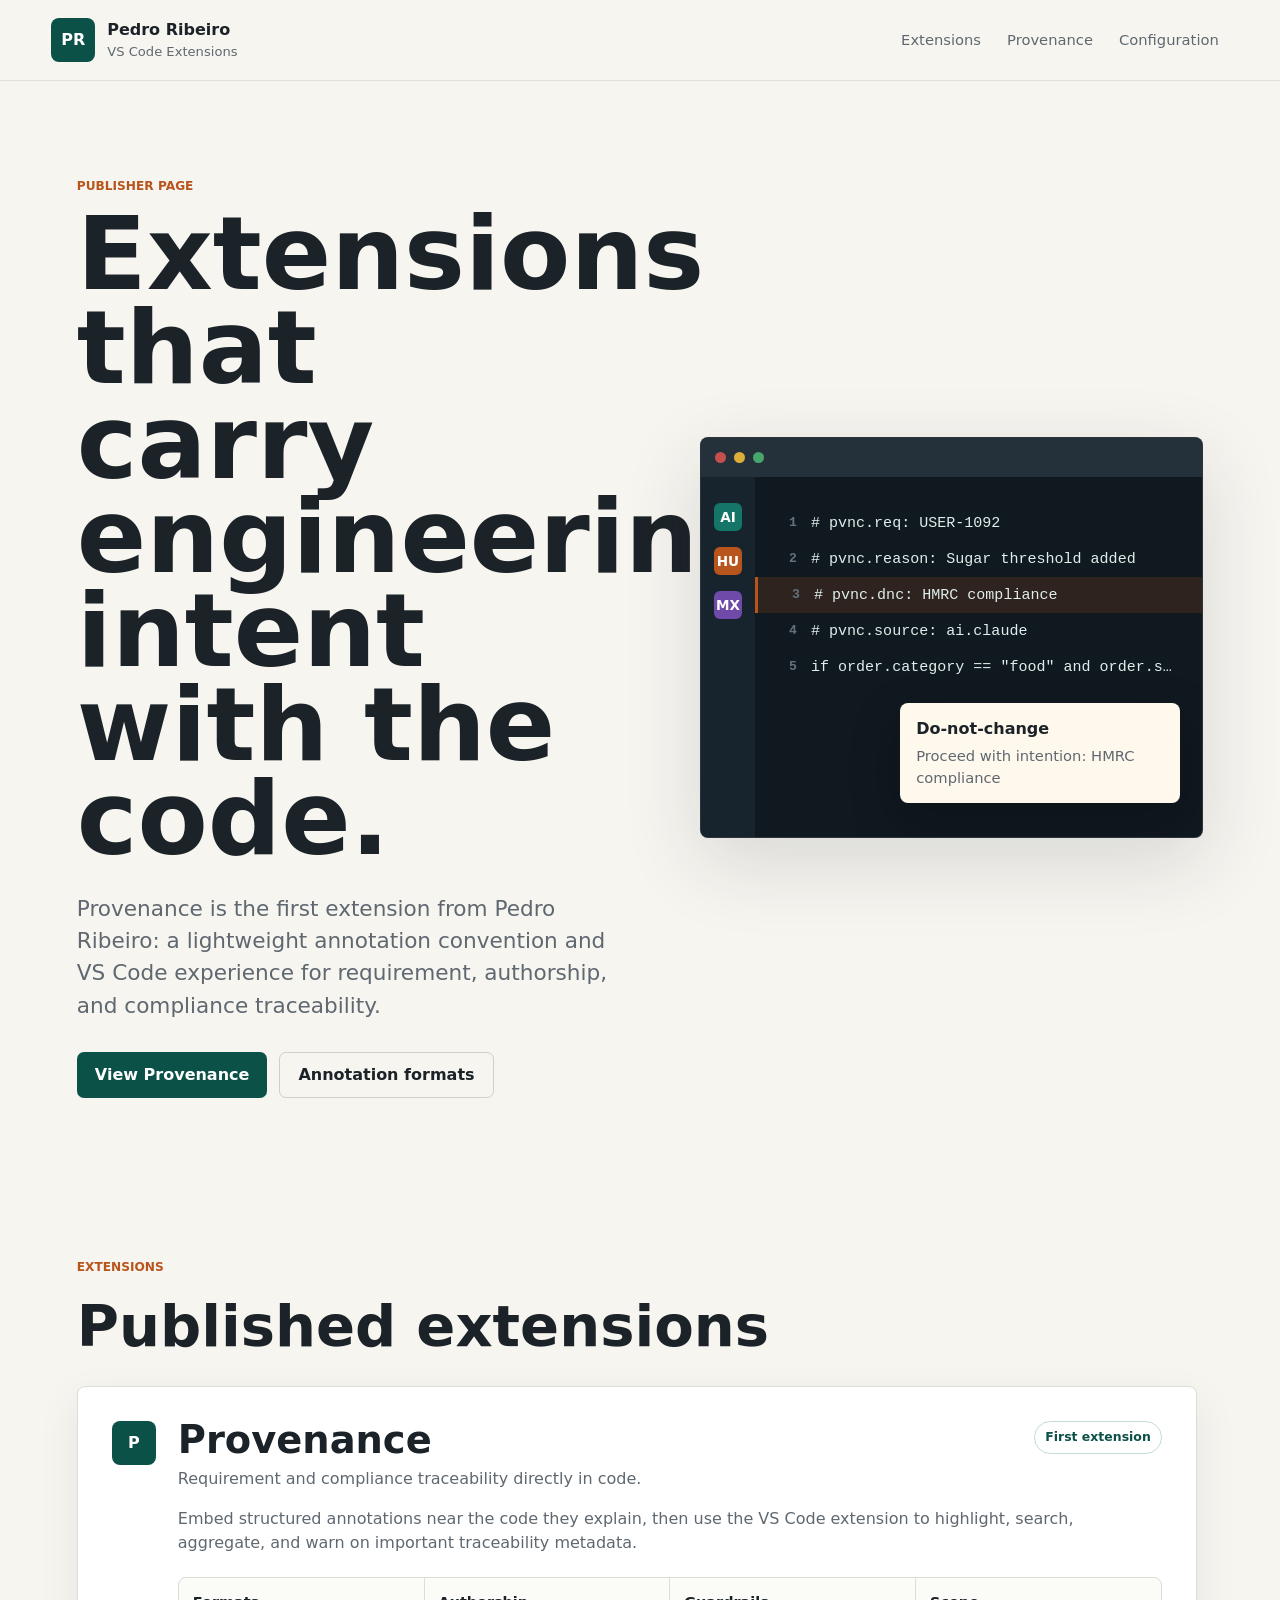
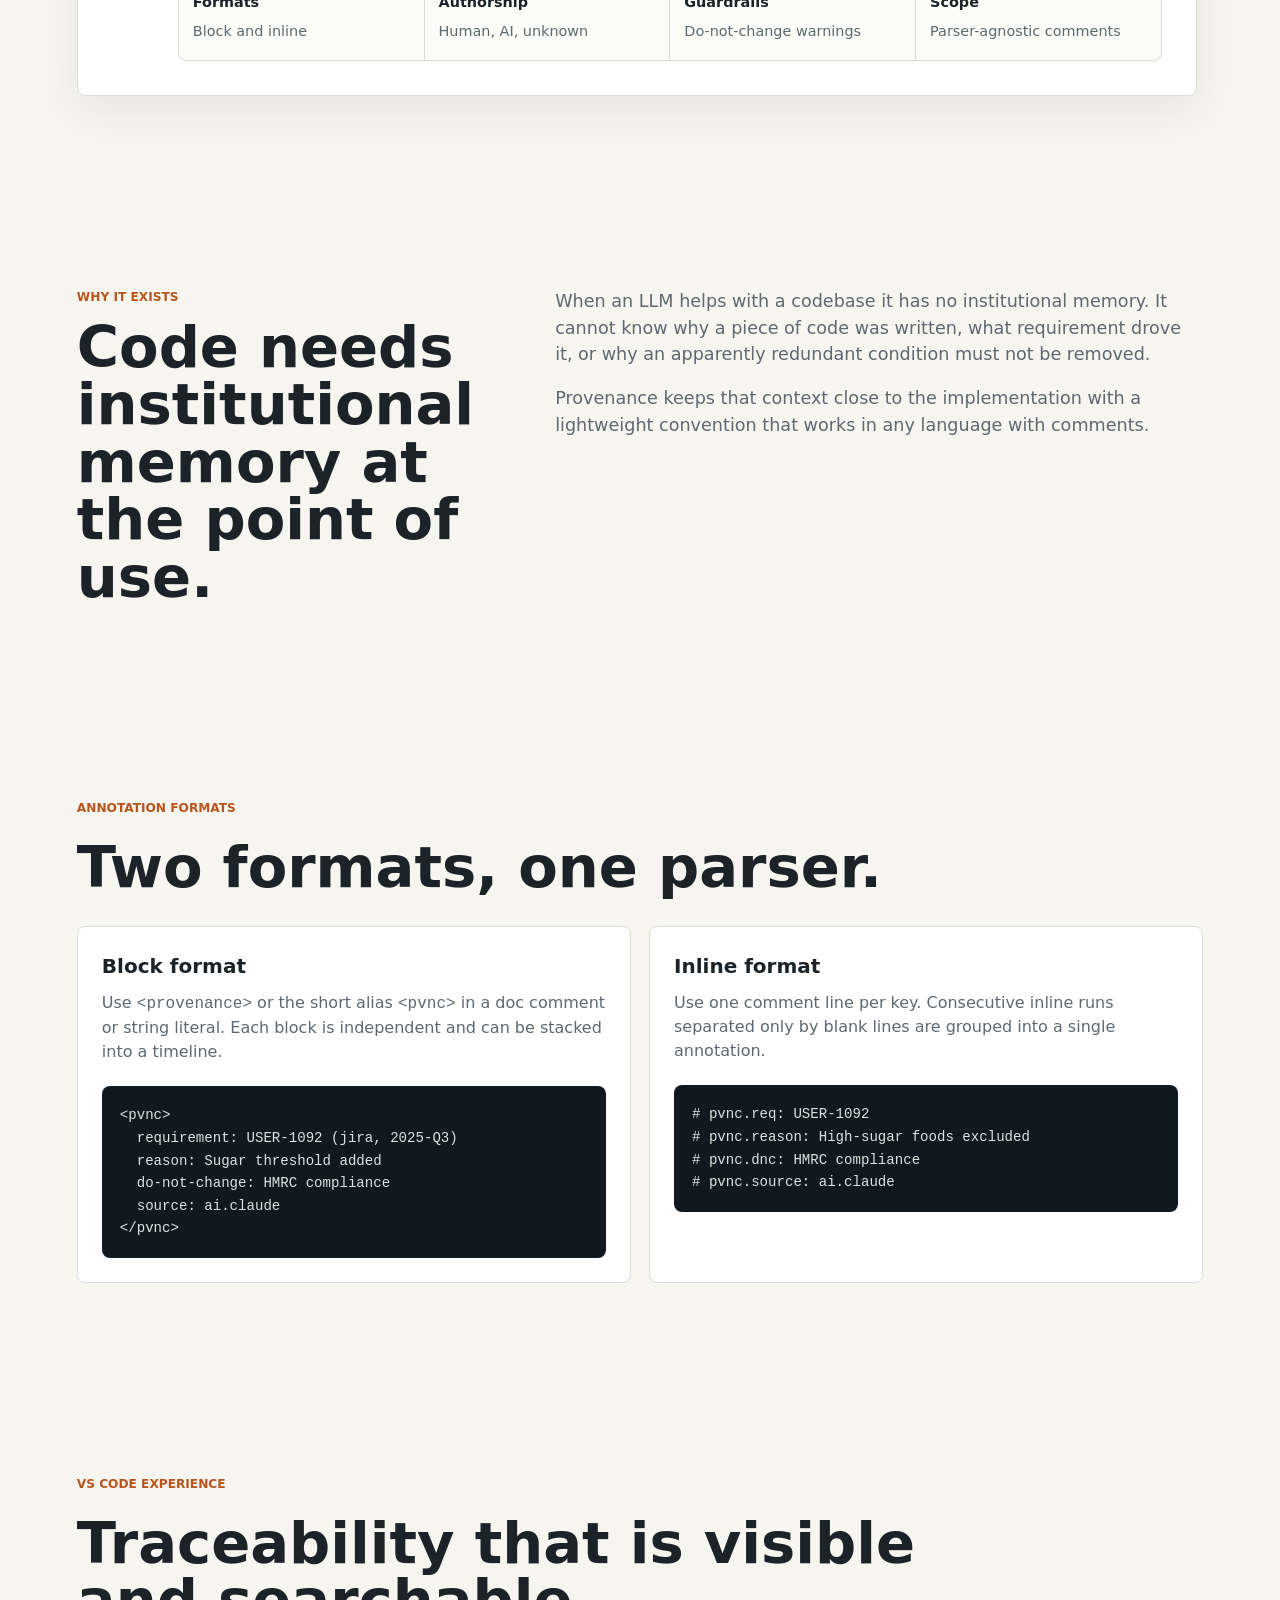
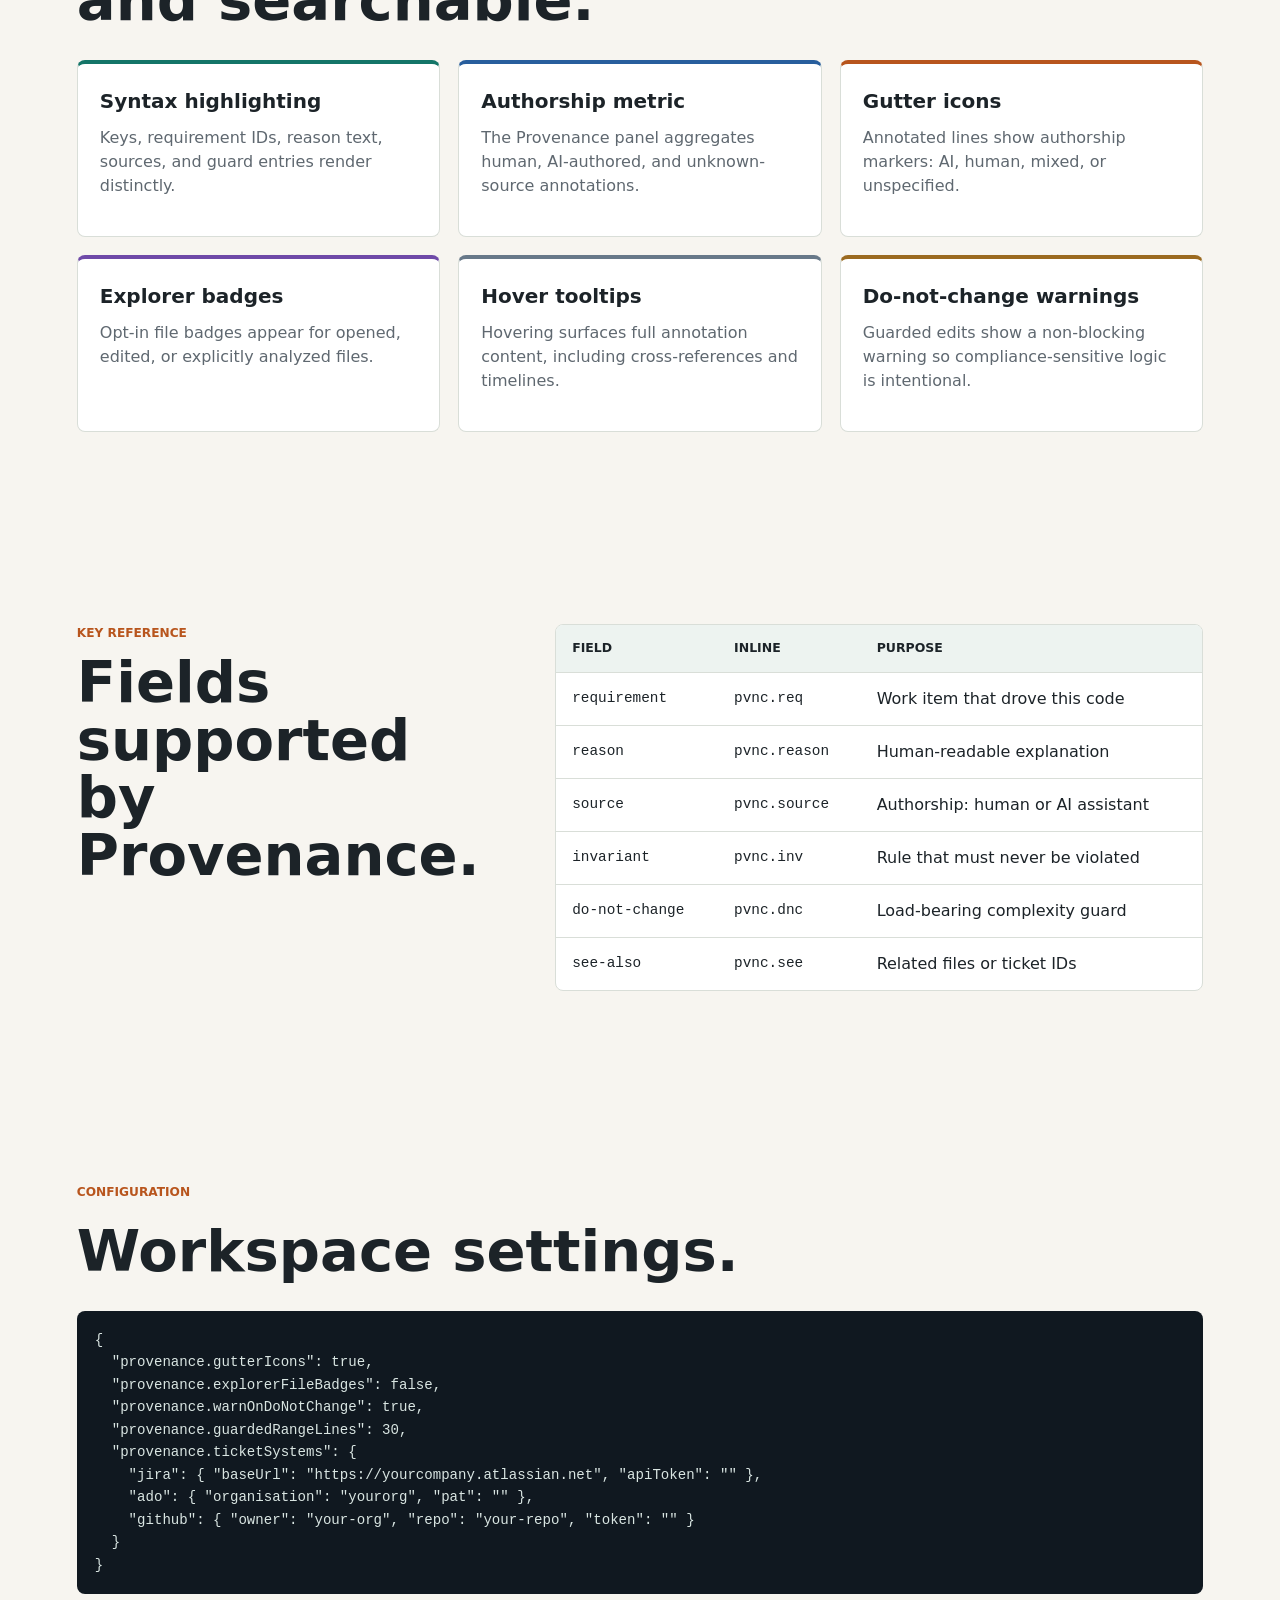
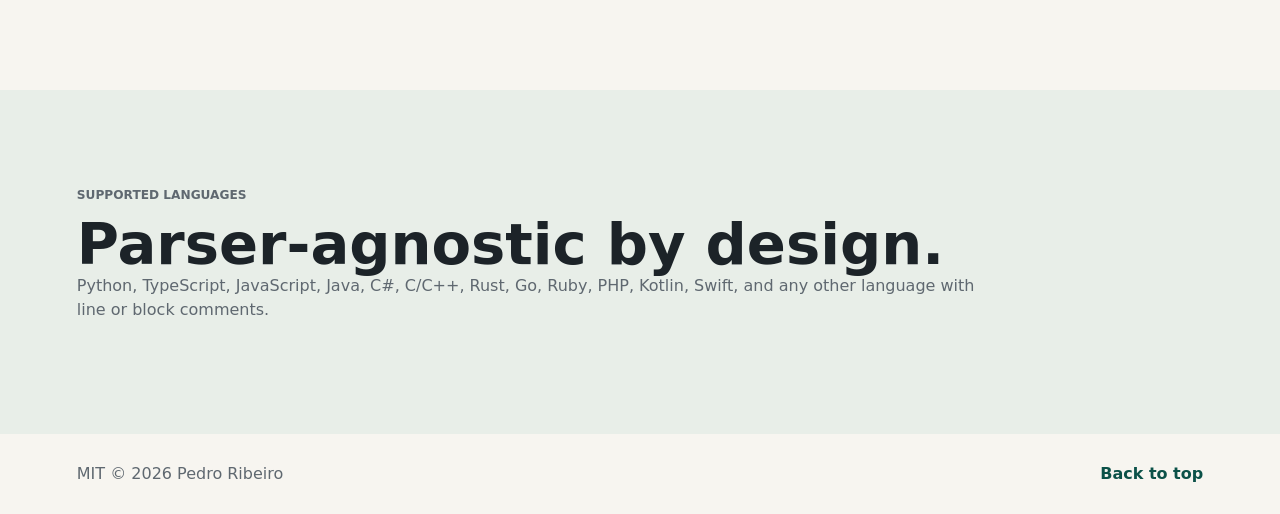
==== index.html @ 5a528150 "first pass" ====
<!doctype html>
<html lang="en">
  <head>
    <meta charset="utf-8">
    <meta name="viewport" content="width=device-width, initial-scale=1">
    <title>Pedro Ribeiro Extensions</title>
    <meta
      name="description"
      content="Publisher page for Pedro Ribeiro VS Code extensions, starting with Provenance."
    >
    <link rel="stylesheet" href="styles.css">
  </head>
  <body>
    <header class="site-header">
      <a class="brand" href="#top" aria-label="Pedro Ribeiro extensions home">
        <span class="brand-mark">PR</span>
        <span>
          <strong>Pedro Ribeiro</strong>
          <small>VS Code Extensions</small>
        </span>
      </a>
      <nav aria-label="Primary navigation">
        <a href="#extensions">Extensions</a>
        <a href="#provenance">Provenance</a>
        <a href="#configuration">Configuration</a>
      </nav>
    </header>

    <main id="top">
      <section class="hero" aria-labelledby="hero-title">
        <div class="hero-copy">
          <p class="eyebrow">Publisher page</p>
          <h1 id="hero-title">Extensions that carry engineering intent with the code.</h1>
          <p class="lede">
            Provenance is the first extension from Pedro Ribeiro: a lightweight
            annotation convention and VS Code experience for requirement,
            authorship, and compliance traceability.
          </p>
          <div class="hero-actions" aria-label="Primary actions">
            <a class="button primary" href="#provenance">View Provenance</a>
            <a class="button secondary" href="#annotation-formats">Annotation formats</a>
          </div>
        </div>

        <div class="hero-visual" aria-label="Provenance extension preview">
          <div class="window">
            <div class="window-bar">
              <span></span>
              <span></span>
              <span></span>
            </div>
            <div class="editor-grid">
              <aside class="activity-bar" aria-hidden="true">
                <span class="chip ai">AI</span>
                <span class="chip human">HU</span>
                <span class="chip mixed">MX</span>
              </aside>
              <div class="editor">
                <div class="line"><b>1</b><code># pvnc.req: USER-1092</code></div>
                <div class="line"><b>2</b><code># pvnc.reason: Sugar threshold added</code></div>
                <div class="line guard"><b>3</b><code># pvnc.dnc: HMRC compliance</code></div>
                <div class="line"><b>4</b><code># pvnc.source: ai.claude</code></div>
                <div class="line"><b>5</b><code>if order.category == "food" and order.sugar_content &lt;= 2:</code></div>
                <div class="tooltip">
                  <strong>Do-not-change</strong>
                  <span>Proceed with intention: HMRC compliance</span>
                </div>
              </div>
            </div>
          </div>
        </div>
      </section>

      <section id="extensions" class="section" aria-labelledby="extensions-title">
        <div class="section-heading">
          <p class="eyebrow">Extensions</p>
          <h2 id="extensions-title">Published extensions</h2>
        </div>
        <article class="extension-card" id="provenance">
          <div class="extension-icon" aria-hidden="true">P</div>
          <div class="extension-body">
            <div class="extension-title-row">
              <div>
                <h3>Provenance</h3>
                <p>Requirement and compliance traceability directly in code.</p>
              </div>
              <span class="status-pill">First extension</span>
            </div>
            <p>
              Embed structured annotations near the code they explain, then use
              the VS Code extension to highlight, search, aggregate, and warn on
              important traceability metadata.
            </p>
            <div class="meta-grid" aria-label="Extension summary">
              <span><strong>Formats</strong> Block and inline</span>
              <span><strong>Authorship</strong> Human, AI, unknown</span>
              <span><strong>Guardrails</strong> Do-not-change warnings</span>
              <span><strong>Scope</strong> Parser-agnostic comments</span>
            </div>
          </div>
        </article>
      </section>

      <section class="section two-column" aria-labelledby="why-title">
        <div>
          <p class="eyebrow">Why it exists</p>
          <h2 id="why-title">Code needs institutional memory at the point of use.</h2>
        </div>
        <div class="text-stack">
          <p>
            When an LLM helps with a codebase it has no institutional memory. It
            cannot know why a piece of code was written, what requirement drove
            it, or why an apparently redundant condition must not be removed.
          </p>
          <p>
            Provenance keeps that context close to the implementation with a
            lightweight convention that works in any language with comments.
          </p>
        </div>
      </section>

      <section id="annotation-formats" class="section" aria-labelledby="formats-title">
        <div class="section-heading">
          <p class="eyebrow">Annotation formats</p>
          <h2 id="formats-title">Two formats, one parser.</h2>
        </div>
        <div class="format-grid">
          <article class="format-panel">
            <h3>Block format</h3>
            <p>
              Use <code>&lt;provenance&gt;</code> or the short alias
              <code>&lt;pvnc&gt;</code> in a doc comment or string literal.
              Each block is independent and can be stacked into a timeline.
            </p>
            <pre><code>&lt;pvnc&gt;
  requirement: USER-1092 (jira, 2025-Q3)
  reason: Sugar threshold added
  do-not-change: HMRC compliance
  source: ai.claude
&lt;/pvnc&gt;</code></pre>
          </article>
          <article class="format-panel">
            <h3>Inline format</h3>
            <p>
              Use one comment line per key. Consecutive inline runs separated
              only by blank lines are grouped into a single annotation.
            </p>
            <pre><code># pvnc.req: USER-1092
# pvnc.reason: High-sugar foods excluded
# pvnc.dnc: HMRC compliance
# pvnc.source: ai.claude</code></pre>
          </article>
        </div>
      </section>

      <section class="section" aria-labelledby="features-title">
        <div class="section-heading">
          <p class="eyebrow">VS Code experience</p>
          <h2 id="features-title">Traceability that is visible and searchable.</h2>
        </div>
        <div class="feature-grid">
          <article>
            <h3>Syntax highlighting</h3>
            <p>Keys, requirement IDs, reason text, sources, and guard entries render distinctly.</p>
          </article>
          <article>
            <h3>Authorship metric</h3>
            <p>The Provenance panel aggregates human, AI-authored, and unknown-source annotations.</p>
          </article>
          <article>
            <h3>Gutter icons</h3>
            <p>Annotated lines show authorship markers: AI, human, mixed, or unspecified.</p>
          </article>
          <article>
            <h3>Explorer badges</h3>
            <p>Opt-in file badges appear for opened, edited, or explicitly analyzed files.</p>
          </article>
          <article>
            <h3>Hover tooltips</h3>
            <p>Hovering surfaces full annotation content, including cross-references and timelines.</p>
          </article>
          <article>
            <h3>Do-not-change warnings</h3>
            <p>Guarded edits show a non-blocking warning so compliance-sensitive logic is intentional.</p>
          </article>
        </div>
      </section>

      <section class="section two-column" aria-labelledby="keys-title">
        <div>
          <p class="eyebrow">Key reference</p>
          <h2 id="keys-title">Fields supported by Provenance.</h2>
        </div>
        <div class="table-wrap" role="region" aria-label="Provenance key reference">
          <table>
            <thead>
              <tr>
                <th>Field</th>
                <th>Inline</th>
                <th>Purpose</th>
              </tr>
            </thead>
            <tbody>
              <tr><td>requirement</td><td>pvnc.req</td><td>Work item that drove this code</td></tr>
              <tr><td>reason</td><td>pvnc.reason</td><td>Human-readable explanation</td></tr>
              <tr><td>source</td><td>pvnc.source</td><td>Authorship: human or AI assistant</td></tr>
              <tr><td>invariant</td><td>pvnc.inv</td><td>Rule that must never be violated</td></tr>
              <tr><td>do-not-change</td><td>pvnc.dnc</td><td>Load-bearing complexity guard</td></tr>
              <tr><td>see-also</td><td>pvnc.see</td><td>Related files or ticket IDs</td></tr>
            </tbody>
          </table>
        </div>
      </section>

      <section id="configuration" class="section config-section" aria-labelledby="config-title">
        <div class="section-heading">
          <p class="eyebrow">Configuration</p>
          <h2 id="config-title">Workspace settings.</h2>
        </div>
        <pre><code>{
  "provenance.gutterIcons": true,
  "provenance.explorerFileBadges": false,
  "provenance.warnOnDoNotChange": true,
  "provenance.guardedRangeLines": 30,
  "provenance.ticketSystems": {
    "jira": { "baseUrl": "https://yourcompany.atlassian.net", "apiToken": "" },
    "ado": { "organisation": "yourorg", "pat": "" },
    "github": { "owner": "your-org", "repo": "your-repo", "token": "" }
  }
}</code></pre>
      </section>

      <section class="section support-band" aria-labelledby="languages-title">
        <div>
          <p class="eyebrow">Supported languages</p>
          <h2 id="languages-title">Parser-agnostic by design.</h2>
          <p>
            Python, TypeScript, JavaScript, Java, C#, C/C++, Rust, Go, Ruby,
            PHP, Kotlin, Swift, and any other language with line or block comments.
          </p>
        </div>
      </section>
    </main>

    <footer class="site-footer">
      <span>MIT &copy; 2026 Pedro Ribeiro</span>
      <a href="#top">Back to top</a>
    </footer>
  </body>
</html>
---- styles.css ----
:root {
  color-scheme: light;
  --bg: #f7f5f0;
  --ink: #1c2328;
  --muted: #5f6870;
  --panel: #ffffff;
  --line: #d9ded8;
  --green: #147568;
  --green-dark: #0b5148;
  --orange: #b8551d;
  --blue: #285e9d;
  --violet: #6f4aa8;
  --code: #101820;
  --code-soft: #18242d;
  --shadow: 0 24px 80px rgba(28, 35, 40, 0.14);
}

* {
  box-sizing: border-box;
}

html {
  scroll-behavior: smooth;
}

body {
  margin: 0;
  background: var(--bg);
  color: var(--ink);
  font-family:
    Inter, ui-sans-serif, system-ui, -apple-system, BlinkMacSystemFont, "Segoe UI",
    sans-serif;
  line-height: 1.5;
}

a {
  color: inherit;
}

.site-header {
  position: sticky;
  top: 0;
  z-index: 10;
  display: flex;
  align-items: center;
  justify-content: space-between;
  gap: 24px;
  padding: 18px clamp(20px, 4vw, 56px);
  border-bottom: 1px solid rgba(28, 35, 40, 0.1);
  background: rgba(247, 245, 240, 0.92);
  backdrop-filter: blur(18px);
}

.brand {
  display: inline-flex;
  align-items: center;
  gap: 12px;
  text-decoration: none;
}

.brand-mark,
.extension-icon {
  display: grid;
  place-items: center;
  width: 44px;
  height: 44px;
  border-radius: 8px;
  background: var(--green-dark);
  color: #ffffff;
  font-weight: 800;
}

.brand small {
  display: block;
  color: var(--muted);
  font-size: 0.82rem;
}

nav {
  display: flex;
  gap: 6px;
  flex-wrap: wrap;
  justify-content: flex-end;
}

nav a {
  border-radius: 6px;
  color: var(--muted);
  font-size: 0.92rem;
  padding: 8px 10px;
  text-decoration: none;
}

nav a:hover,
nav a:focus-visible {
  background: rgba(20, 117, 104, 0.1);
  color: var(--green-dark);
}

.hero {
  display: grid;
  grid-template-columns: minmax(0, 1fr) minmax(340px, 0.9fr);
  gap: clamp(28px, 5vw, 72px);
  min-height: calc(100vh - 82px);
  align-items: center;
  padding: clamp(48px, 8vw, 96px) clamp(20px, 6vw, 80px) clamp(36px, 5vw, 64px);
}

.hero-copy {
  max-width: 760px;
}

.eyebrow {
  color: var(--orange);
  font-size: 0.76rem;
  font-weight: 800;
  letter-spacing: 0;
  margin: 0 0 12px;
  text-transform: uppercase;
}

h1,
h2,
h3,
p {
  margin-top: 0;
}

h1 {
  font-size: clamp(3rem, 8vw, 7.5rem);
  line-height: 0.92;
  letter-spacing: 0;
  margin-bottom: 26px;
  max-width: 950px;
}

h2 {
  font-size: clamp(2rem, 4.5vw, 4.75rem);
  line-height: 1;
  letter-spacing: 0;
  margin-bottom: 0;
}

h3 {
  font-size: 1.25rem;
  margin-bottom: 10px;
}

.lede {
  color: var(--muted);
  font-size: clamp(1.08rem, 1.8vw, 1.35rem);
  max-width: 720px;
}

.hero-actions {
  display: flex;
  gap: 12px;
  flex-wrap: wrap;
  margin-top: 30px;
}

.button {
  align-items: center;
  border-radius: 7px;
  display: inline-flex;
  font-weight: 800;
  justify-content: center;
  min-height: 46px;
  padding: 0 18px;
  text-decoration: none;
}

.button.primary {
  background: var(--green-dark);
  color: #ffffff;
}

.button.secondary {
  border: 1px solid rgba(28, 35, 40, 0.18);
  color: var(--ink);
}

.hero-visual {
  min-width: 0;
}

.window {
  background: var(--code);
  border: 1px solid rgba(255, 255, 255, 0.12);
  border-radius: 8px;
  box-shadow: var(--shadow);
  color: #d9e5e2;
  overflow: hidden;
}

.window-bar {
  display: flex;
  gap: 8px;
  padding: 14px;
  background: #24313b;
}

.window-bar span {
  width: 11px;
  height: 11px;
  border-radius: 999px;
  background: #c54f4f;
}

.window-bar span:nth-child(2) {
  background: #dcae39;
}

.window-bar span:nth-child(3) {
  background: #47a66c;
}

.editor-grid {
  display: grid;
  grid-template-columns: 54px 1fr;
  min-height: 360px;
}

.activity-bar {
  display: flex;
  align-items: center;
  flex-direction: column;
  gap: 16px;
  padding-top: 26px;
  background: #18242d;
}

.chip {
  display: grid;
  place-items: center;
  width: 28px;
  height: 28px;
  border-radius: 6px;
  color: #ffffff;
  font-size: 0.85rem;
  font-weight: 900;
}

.chip.ai {
  background: var(--green);
}

.chip.human {
  background: var(--orange);
}

.chip.mixed {
  background: var(--violet);
}

.editor {
  position: relative;
  padding: 28px 0;
}

.line {
  display: grid;
  grid-template-columns: 42px minmax(0, 1fr);
  gap: 14px;
  min-height: 36px;
  align-items: center;
  padding: 0 26px 0 0;
  white-space: nowrap;
}

.line b {
  color: #63717b;
  font-family: ui-monospace, SFMono-Regular, Menlo, Consolas, monospace;
  font-size: 0.82rem;
  text-align: right;
}

code,
pre {
  font-family: ui-monospace, SFMono-Regular, Menlo, Consolas, "Liberation Mono", monospace;
}

.line code {
  color: #dfeeea;
  font-size: clamp(0.74rem, 1.4vw, 0.94rem);
  overflow: hidden;
  text-overflow: ellipsis;
}

.line.guard {
  background: rgba(184, 85, 29, 0.18);
  border-left: 3px solid var(--orange);
}

.tooltip {
  position: absolute;
  right: 22px;
  bottom: 34px;
  display: grid;
  gap: 4px;
  max-width: 280px;
  padding: 14px 16px;
  border-radius: 8px;
  background: #fff8ed;
  color: var(--ink);
  box-shadow: 0 18px 50px rgba(0, 0, 0, 0.22);
}

.tooltip span {
  color: var(--muted);
  font-size: 0.92rem;
}

.section {
  padding: clamp(56px, 8vw, 96px) clamp(20px, 6vw, 80px);
}

.section-heading {
  display: grid;
  gap: 10px;
  margin-bottom: 30px;
  max-width: 900px;
}

.extension-card {
  display: grid;
  grid-template-columns: auto minmax(0, 1fr);
  gap: 22px;
  max-width: 1120px;
  padding: clamp(22px, 3vw, 34px);
  border: 1px solid var(--line);
  border-radius: 8px;
  background: var(--panel);
  box-shadow: 0 14px 44px rgba(28, 35, 40, 0.07);
}

.extension-title-row {
  display: flex;
  align-items: flex-start;
  justify-content: space-between;
  gap: 18px;
}

.extension-title-row h3 {
  font-size: clamp(1.6rem, 3vw, 2.4rem);
  line-height: 1;
  margin-bottom: 8px;
}

.extension-body > p,
.extension-title-row p,
.text-stack p,
.feature-grid p,
.format-panel p,
.support-band p {
  color: var(--muted);
}

.status-pill {
  flex: 0 0 auto;
  border: 1px solid rgba(20, 117, 104, 0.26);
  border-radius: 999px;
  color: var(--green-dark);
  font-size: 0.78rem;
  font-weight: 800;
  padding: 6px 10px;
}

.meta-grid {
  display: grid;
  grid-template-columns: repeat(4, minmax(0, 1fr));
  gap: 1px;
  overflow: hidden;
  margin-top: 22px;
  border: 1px solid var(--line);
  border-radius: 8px;
  background: var(--line);
}

.meta-grid span {
  display: grid;
  gap: 4px;
  min-height: 82px;
  padding: 14px;
  background: #fbfcf8;
  color: var(--muted);
  font-size: 0.9rem;
}

.meta-grid strong {
  color: var(--ink);
}

.two-column {
  display: grid;
  grid-template-columns: minmax(240px, 0.78fr) minmax(0, 1.22fr);
  gap: clamp(28px, 5vw, 72px);
  align-items: start;
}

.text-stack {
  font-size: 1.1rem;
}

.format-grid,
.feature-grid {
  display: grid;
  gap: 18px;
}

.format-grid {
  grid-template-columns: repeat(2, minmax(0, 1fr));
}

.format-panel,
.feature-grid article {
  border: 1px solid var(--line);
  border-radius: 8px;
  background: var(--panel);
}

.format-panel {
  padding: 24px;
}

pre {
  max-width: 100%;
  overflow-x: auto;
  margin: 22px 0 0;
  padding: 18px;
  border-radius: 8px;
  background: var(--code);
  color: #d9e5e2;
  font-size: 0.88rem;
  line-height: 1.6;
}

.feature-grid {
  grid-template-columns: repeat(3, minmax(0, 1fr));
}

.feature-grid article {
  padding: 22px;
}

.feature-grid article:nth-child(1) {
  border-top: 4px solid var(--green);
}

.feature-grid article:nth-child(2) {
  border-top: 4px solid var(--blue);
}

.feature-grid article:nth-child(3) {
  border-top: 4px solid var(--orange);
}

.feature-grid article:nth-child(4) {
  border-top: 4px solid var(--violet);
}

.feature-grid article:nth-child(5) {
  border-top: 4px solid #687989;
}

.feature-grid article:nth-child(6) {
  border-top: 4px solid #9b6a20;
}

.table-wrap {
  overflow-x: auto;
  border: 1px solid var(--line);
  border-radius: 8px;
  background: var(--panel);
}

table {
  width: 100%;
  border-collapse: collapse;
  min-width: 620px;
}

th,
td {
  border-bottom: 1px solid var(--line);
  padding: 14px 16px;
  text-align: left;
}

th {
  background: #edf3f0;
  font-size: 0.78rem;
  text-transform: uppercase;
}

tr:last-child td {
  border-bottom: 0;
}

td:nth-child(1),
td:nth-child(2) {
  font-family: ui-monospace, SFMono-Regular, Menlo, Consolas, monospace;
  font-size: 0.9rem;
}

.config-section pre {
  margin-top: 0;
}

.support-band {
  background: #e8eee8;
}

.support-band div {
  max-width: 900px;
}

.site-footer {
  display: flex;
  align-items: center;
  justify-content: space-between;
  gap: 16px;
  padding: 28px clamp(20px, 6vw, 80px);
  color: var(--muted);
}

.site-footer a {
  color: var(--green-dark);
  font-weight: 800;
  text-decoration: none;
}

@media (max-width: 980px) {
  .hero,
  .two-column {
    grid-template-columns: 1fr;
  }

  .hero {
    min-height: auto;
  }

  .feature-grid,
  .meta-grid {
    grid-template-columns: repeat(2, minmax(0, 1fr));
  }
}

@media (max-width: 720px) {
  .site-header {
    align-items: flex-start;
    flex-direction: column;
  }

  nav {
    justify-content: flex-start;
  }

  .hero {
    padding-top: 40px;
  }

  h1 {
    font-size: clamp(2.7rem, 15vw, 4.5rem);
  }

  .format-grid,
  .feature-grid,
  .meta-grid,
  .extension-card {
    grid-template-columns: 1fr;
  }

  .extension-title-row {
    flex-direction: column;
  }

  .editor-grid {
    grid-template-columns: 42px 1fr;
  }

  .activity-bar {
    padding-top: 20px;
  }

  .line {
    grid-template-columns: 30px minmax(0, 1fr);
    gap: 8px;
    padding-right: 12px;
  }

  .tooltip {
    position: static;
    margin: 22px;
  }

  .site-footer {
    align-items: flex-start;
    flex-direction: column;
  }
}
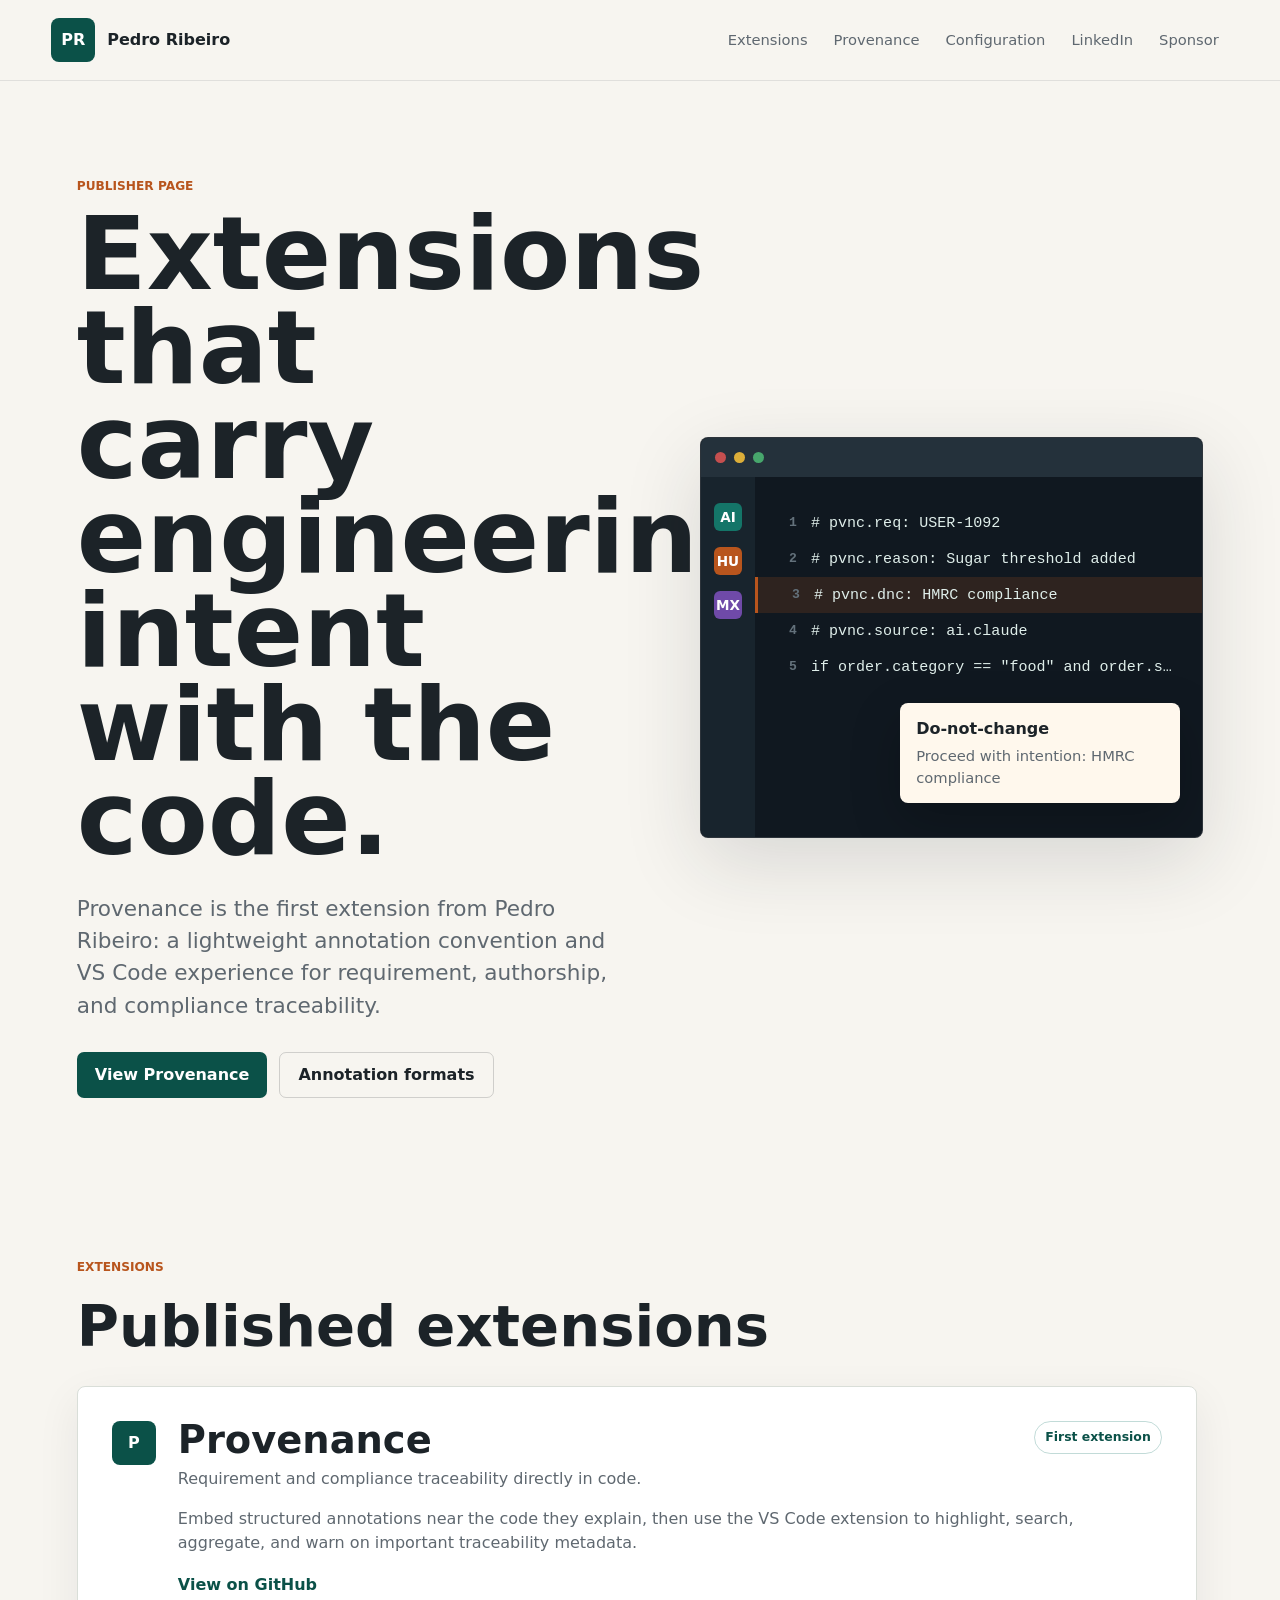
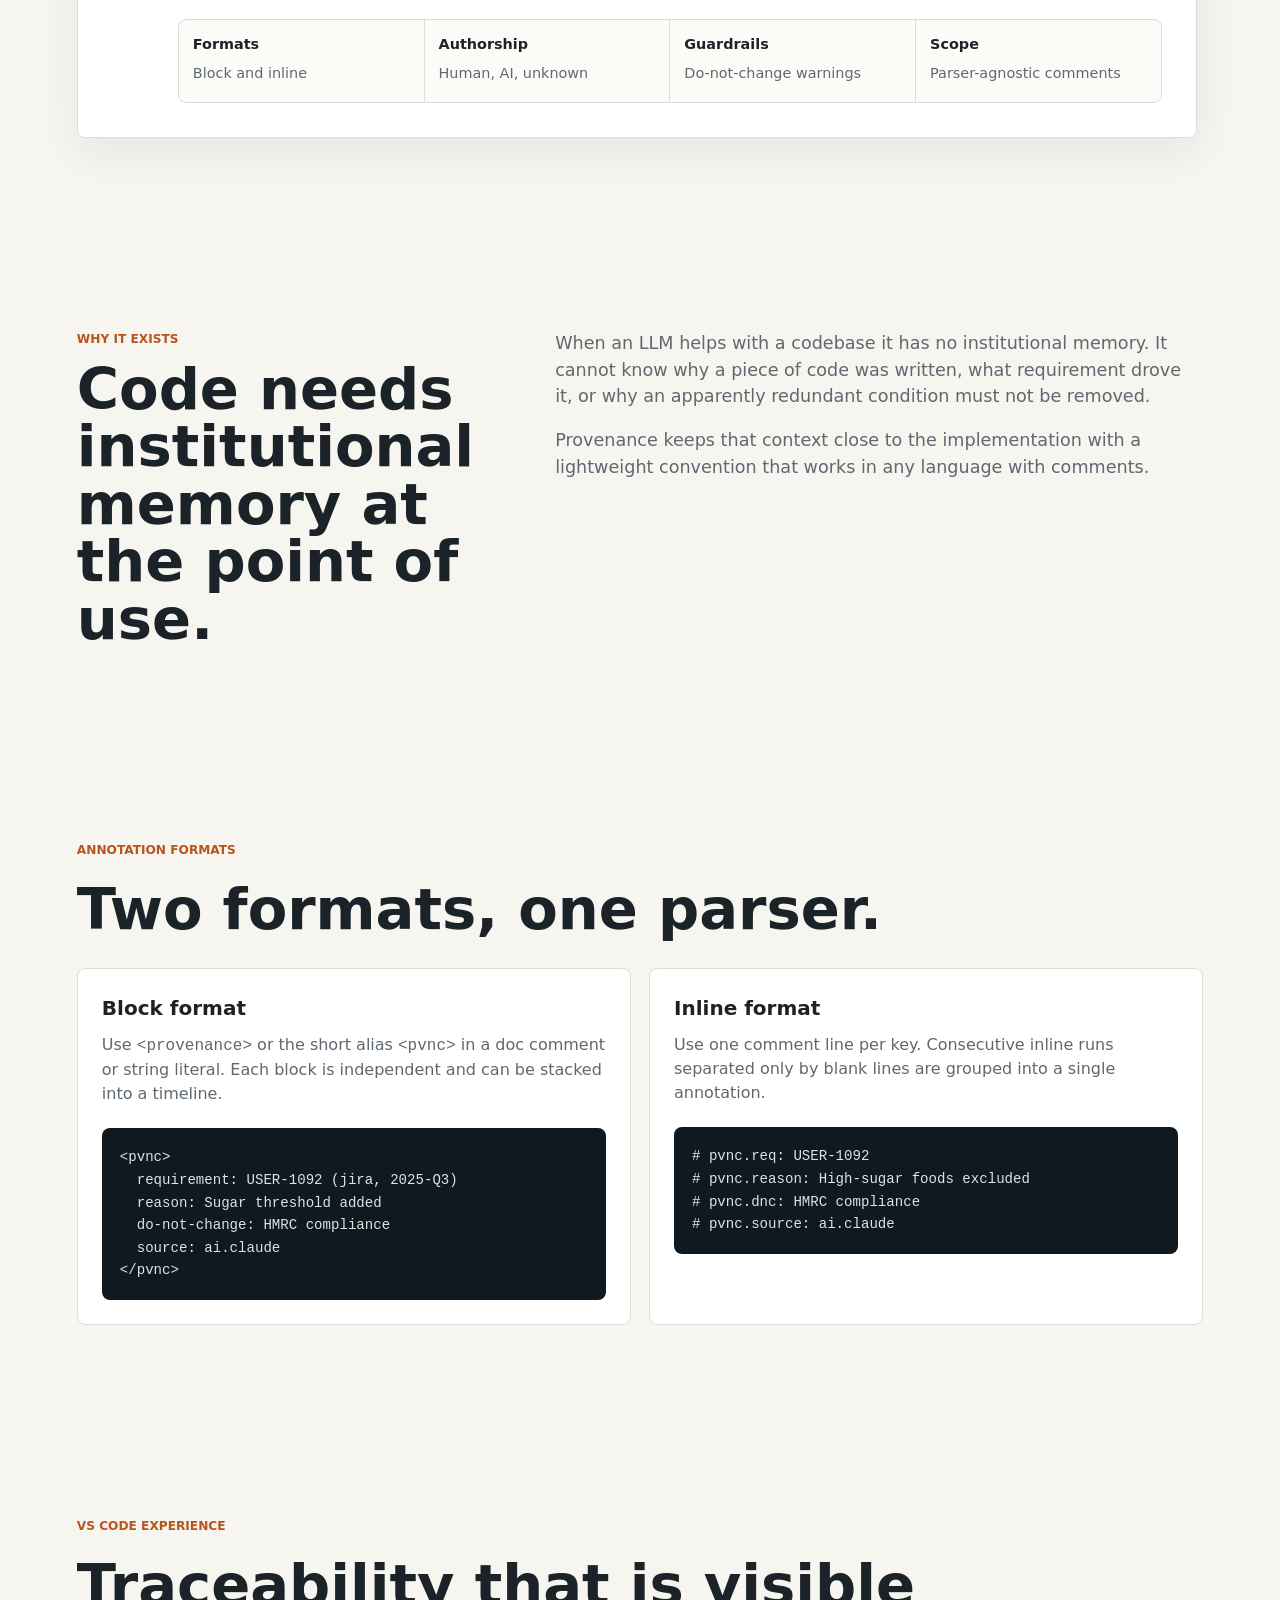
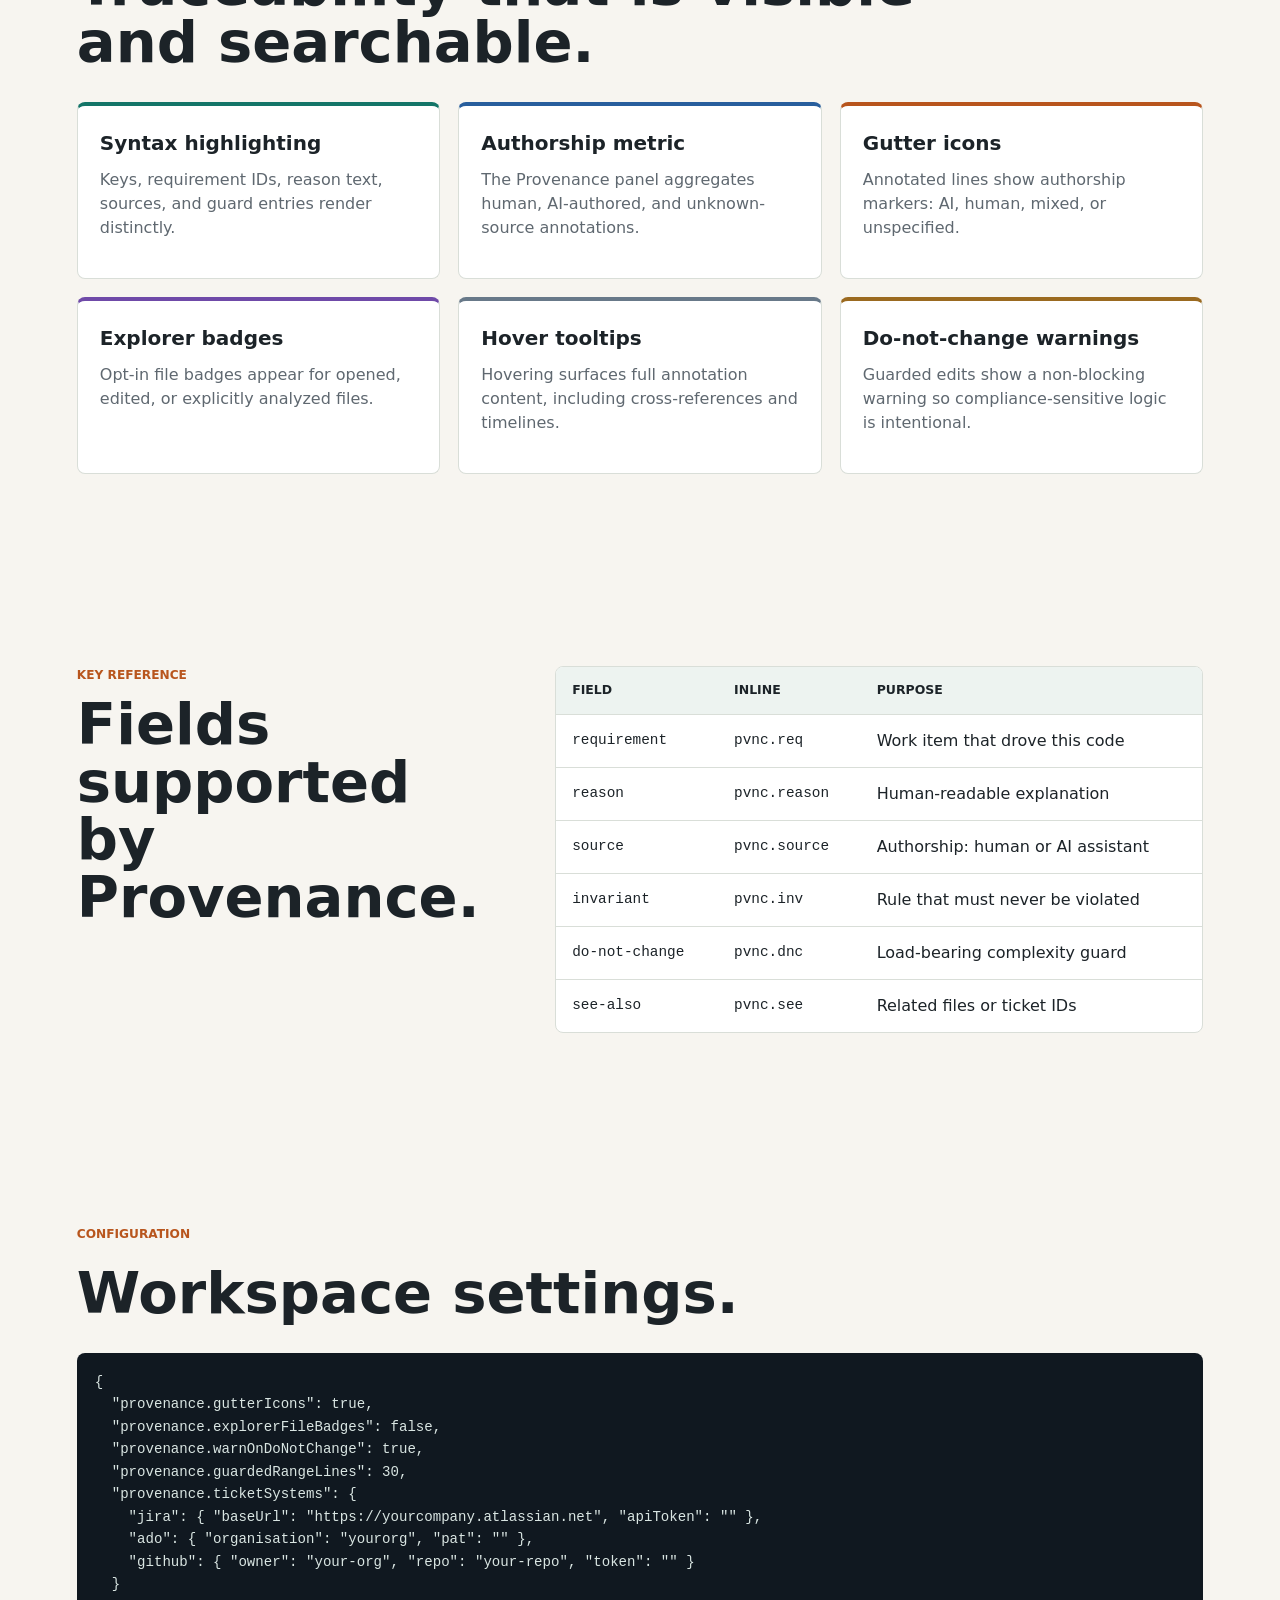
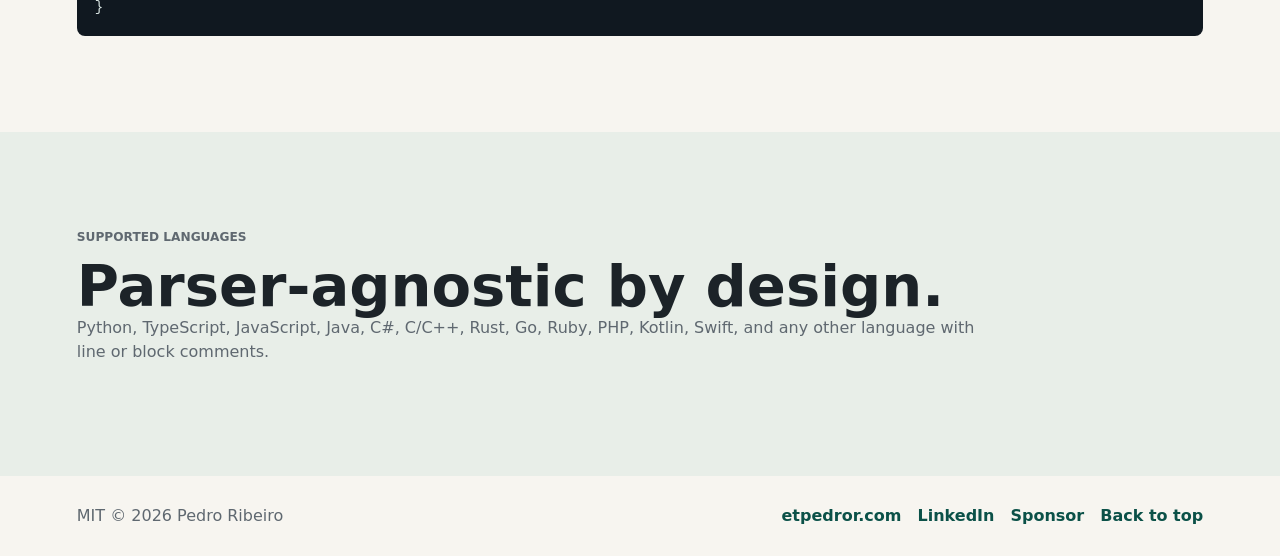
==== commit f6352ba4: "Add profile and project links" ====
--- a/index.html
+++ b/index.html
@@ -8,21 +8,21 @@
       name="description"
       content="Publisher page for Pedro Ribeiro VS Code extensions, starting with Provenance."
     >
+    <link rel="canonical" href="https://etpedror.com/">
     <link rel="stylesheet" href="styles.css">
   </head>
   <body>
     <header class="site-header">
-      <a class="brand" href="#top" aria-label="Pedro Ribeiro extensions home">
+      <a class="brand" href="#top" aria-label="Pedro Ribeiro home">
         <span class="brand-mark">PR</span>
-        <span>
-          <strong>Pedro Ribeiro</strong>
-          <small>VS Code Extensions</small>
-        </span>
+        <strong>Pedro Ribeiro</strong>
       </a>
       <nav aria-label="Primary navigation">
         <a href="#extensions">Extensions</a>
         <a href="#provenance">Provenance</a>
         <a href="#configuration">Configuration</a>
+        <a href="https://www.linkedin.com/in/etpedror/" rel="me">LinkedIn</a>
+        <a href="https://github.com/sponsors/etpedror">Sponsor</a>
       </nav>
     </header>
 
@@ -91,6 +91,9 @@
               the VS Code extension to highlight, search, aggregate, and warn on
               important traceability metadata.
             </p>
+            <div class="extension-links">
+              <a href="https://github.com/etpedror/provenance-vsce">View on GitHub</a>
+            </div>
             <div class="meta-grid" aria-label="Extension summary">
               <span><strong>Formats</strong> Block and inline</span>
               <span><strong>Authorship</strong> Human, AI, unknown</span>
@@ -244,7 +247,12 @@
 
     <footer class="site-footer">
       <span>MIT &copy; 2026 Pedro Ribeiro</span>
-      <a href="#top">Back to top</a>
+      <div class="footer-links">
+        <a href="https://etpedror.com/">etpedror.com</a>
+        <a href="https://www.linkedin.com/in/etpedror/" rel="me">LinkedIn</a>
+        <a href="https://github.com/sponsors/etpedror">Sponsor</a>
+        <a href="#top">Back to top</a>
+      </div>
     </footer>
   </body>
 </html>
--- a/styles.css
+++ b/styles.css
@@ -70,12 +70,6 @@
   font-weight: 800;
 }
 
-.brand small {
-  display: block;
-  color: var(--muted);
-  font-size: 0.82rem;
-}
-
 nav {
   display: flex;
   gap: 6px;
@@ -356,6 +350,24 @@
   color: var(--muted);
 }
 
+.extension-links {
+  display: flex;
+  gap: 12px;
+  flex-wrap: wrap;
+  margin-top: 18px;
+}
+
+.extension-links a {
+  color: var(--green-dark);
+  font-weight: 800;
+  text-decoration: none;
+}
+
+.extension-links a:hover,
+.extension-links a:focus-visible {
+  text-decoration: underline;
+}
+
 .status-pill {
   flex: 0 0 auto;
   border: 1px solid rgba(20, 117, 104, 0.26);
@@ -524,6 +536,12 @@
   color: var(--muted);
 }
 
+.footer-links {
+  display: flex;
+  gap: 16px;
+  flex-wrap: wrap;
+}
+
 .site-footer a {
   color: var(--green-dark);
   font-weight: 800;
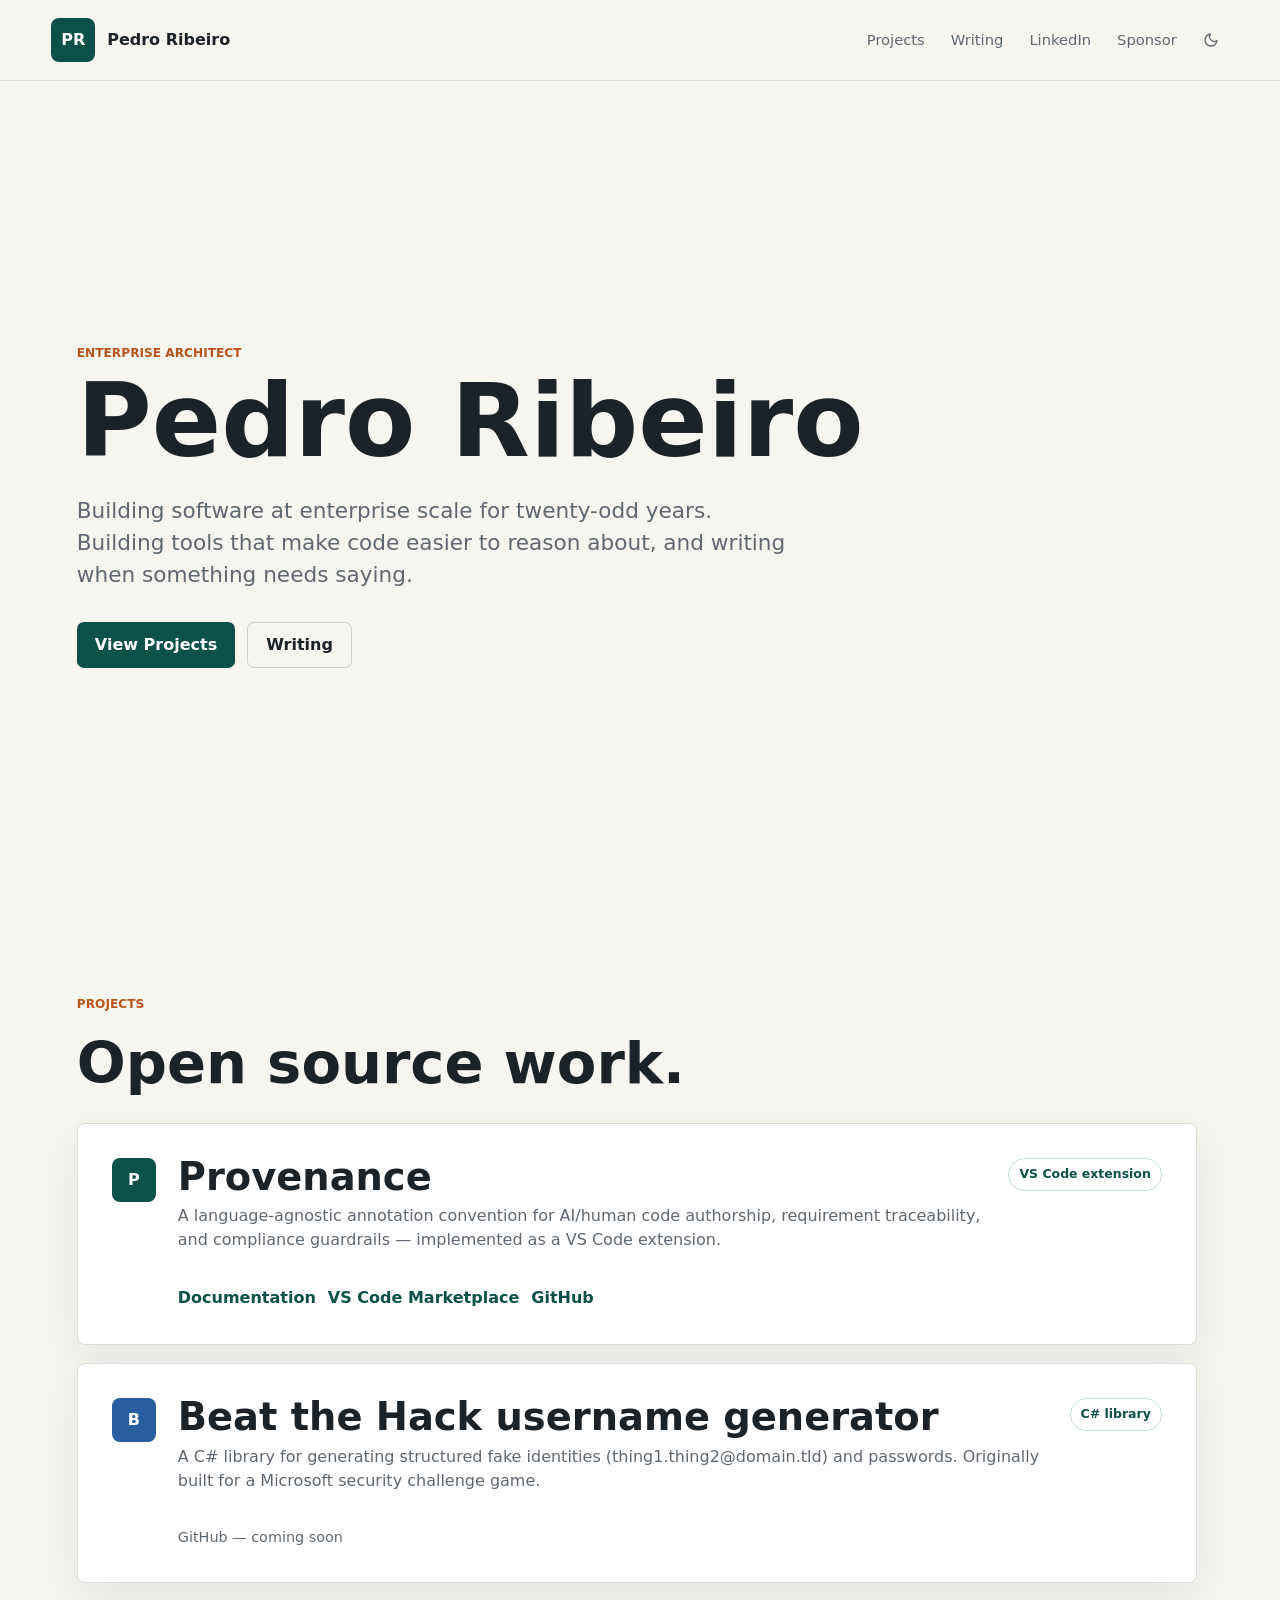
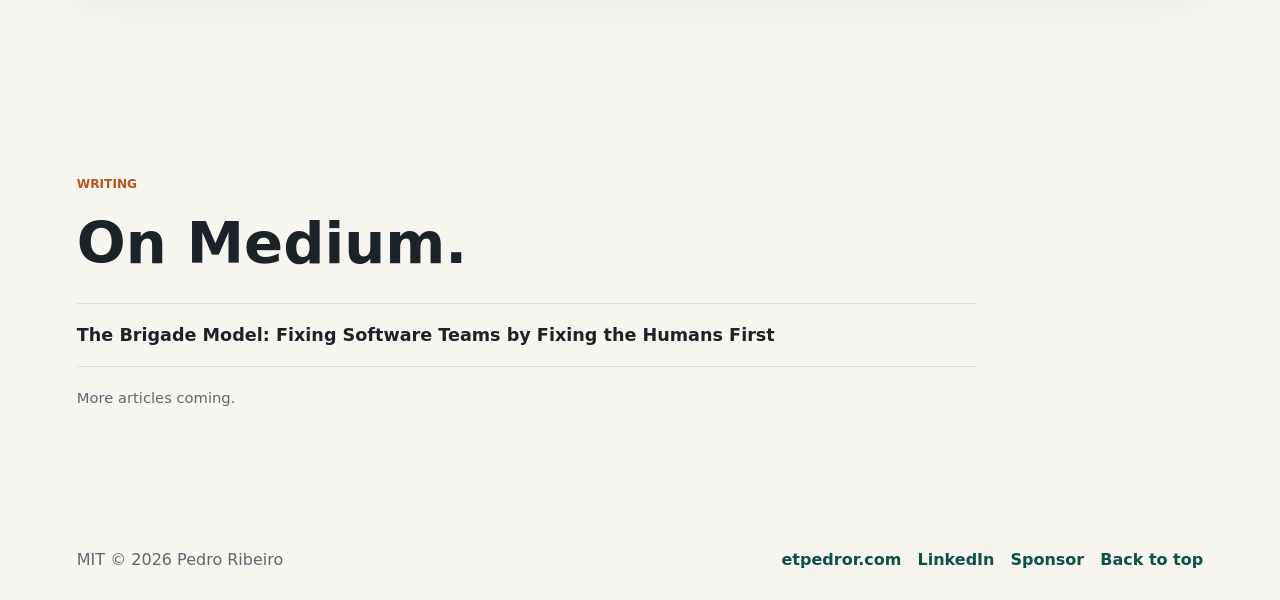
==== commit a283d92a: "Rebuild site as personal hub; move extension docs to dedicated page - index.html: personal site with" ====
--- a/index.html
+++ b/index.html
@@ -3,13 +3,19 @@
   <head>
     <meta charset="utf-8">
     <meta name="viewport" content="width=device-width, initial-scale=1">
-    <title>Pedro Ribeiro Extensions</title>
+    <title>Pedro Ribeiro</title>
     <meta
       name="description"
-      content="Publisher page for Pedro Ribeiro VS Code extensions, starting with Provenance."
+      content="Pedro Ribeiro — Enterprise Architect, builder, and writer. Creator of Provenance, a VS Code extension for code traceability and AI/human authorship."
     >
     <link rel="canonical" href="https://etpedror.com/">
     <link rel="stylesheet" href="styles.css">
+    <script>
+      (function () {
+        var t = localStorage.getItem('theme');
+        if (t) document.documentElement.setAttribute('data-theme', t);
+      }());
+    </script>
   </head>
   <body>
     <header class="site-header">
@@ -18,241 +24,132 @@
         <strong>Pedro Ribeiro</strong>
       </a>
       <nav aria-label="Primary navigation">
-        <a href="#extensions">Extensions</a>
-        <a href="#provenance">Provenance</a>
-        <a href="#configuration">Configuration</a>
-        <a href="https://www.linkedin.com/in/etpedror/" rel="me">LinkedIn</a>
-        <a href="https://github.com/sponsors/etpedror">Sponsor</a>
+        <a href="#projects">Projects</a>
+        <a href="#writing">Writing</a>
+        <a href="https://www.linkedin.com/in/etpedror/" target="_blank" rel="me noopener noreferrer">LinkedIn</a>
+        <a href="https://github.com/sponsors/etpedror" target="_blank" rel="noopener noreferrer">Sponsor</a>
+        <button class="theme-toggle" id="theme-toggle" aria-label="Switch to dark mode">
+          <svg class="icon-moon" width="16" height="16" viewBox="0 0 24 24" fill="none" stroke="currentColor" stroke-width="2" stroke-linecap="round" stroke-linejoin="round" aria-hidden="true">
+            <path d="M21 12.79A9 9 0 1 1 11.21 3 7 7 0 0 0 21 12.79z"/>
+          </svg>
+          <svg class="icon-sun" width="16" height="16" viewBox="0 0 24 24" fill="none" stroke="currentColor" stroke-width="2" stroke-linecap="round" stroke-linejoin="round" aria-hidden="true">
+            <circle cx="12" cy="12" r="5"/>
+            <line x1="12" y1="1" x2="12" y2="3"/><line x1="12" y1="21" x2="12" y2="23"/>
+            <line x1="4.22" y1="4.22" x2="5.64" y2="5.64"/><line x1="18.36" y1="18.36" x2="19.78" y2="19.78"/>
+            <line x1="1" y1="12" x2="3" y2="12"/><line x1="21" y1="12" x2="23" y2="12"/>
+            <line x1="4.22" y1="19.78" x2="5.64" y2="18.36"/><line x1="18.36" y1="5.64" x2="19.78" y2="4.22"/>
+          </svg>
+        </button>
       </nav>
     </header>
 
     <main id="top">
       <section class="hero" aria-labelledby="hero-title">
         <div class="hero-copy">
-          <p class="eyebrow">Publisher page</p>
-          <h1 id="hero-title">Extensions that carry engineering intent with the code.</h1>
+          <p class="eyebrow">Enterprise Architect</p>
+          <h1 id="hero-title">Pedro Ribeiro</h1>
           <p class="lede">
-            Provenance is the first extension from Pedro Ribeiro: a lightweight
-            annotation convention and VS Code experience for requirement,
-            authorship, and compliance traceability.
+            Building software at enterprise scale for twenty-odd years. Building
+            tools that make code easier to reason about, and writing when
+            something needs saying.
           </p>
           <div class="hero-actions" aria-label="Primary actions">
-            <a class="button primary" href="#provenance">View Provenance</a>
-            <a class="button secondary" href="#annotation-formats">Annotation formats</a>
+            <a class="button primary" href="#projects">View Projects</a>
+            <a class="button secondary" href="#writing">Writing</a>
           </div>
         </div>
 
-        <div class="hero-visual" aria-label="Provenance extension preview">
-          <div class="window">
-            <div class="window-bar">
-              <span></span>
-              <span></span>
-              <span></span>
-            </div>
-            <div class="editor-grid">
-              <aside class="activity-bar" aria-hidden="true">
-                <span class="chip ai">AI</span>
-                <span class="chip human">HU</span>
-                <span class="chip mixed">MX</span>
-              </aside>
-              <div class="editor">
-                <div class="line"><b>1</b><code># pvnc.req: USER-1092</code></div>
-                <div class="line"><b>2</b><code># pvnc.reason: Sugar threshold added</code></div>
-                <div class="line guard"><b>3</b><code># pvnc.dnc: HMRC compliance</code></div>
-                <div class="line"><b>4</b><code># pvnc.source: ai.claude</code></div>
-                <div class="line"><b>5</b><code>if order.category == "food" and order.sugar_content &lt;= 2:</code></div>
-                <div class="tooltip">
-                  <strong>Do-not-change</strong>
-                  <span>Proceed with intention: HMRC compliance</span>
+      </section>
+
+      <section id="projects" class="section" aria-labelledby="projects-title">
+        <div class="section-heading">
+          <p class="eyebrow">Projects</p>
+          <h2 id="projects-title">Open source work.</h2>
+        </div>
+        <div class="project-list">
+          <article class="extension-card">
+            <div class="extension-icon" aria-hidden="true">P</div>
+            <div class="extension-body">
+              <div class="extension-title-row">
+                <div>
+                  <h3>Provenance</h3>
+                  <p>A language-agnostic annotation convention for AI/human code authorship, requirement traceability, and compliance guardrails — implemented as a VS Code extension.</p>
                 </div>
+                <span class="status-pill">VS Code extension</span>
+              </div>
+              <div class="extension-links">
+                <a href="provenance.html">Documentation</a>
+                <a href="https://marketplace.visualstudio.com/items?itemName=etpedror.provenance" target="_blank" rel="noopener noreferrer">VS Code Marketplace</a>
+                <a href="https://github.com/etpedror/provenance-vsce" target="_blank" rel="noopener noreferrer">GitHub</a>
               </div>
             </div>
-          </div>
-        </div>
-      </section>
+          </article>
 
-      <section id="extensions" class="section" aria-labelledby="extensions-title">
-        <div class="section-heading">
-          <p class="eyebrow">Extensions</p>
-          <h2 id="extensions-title">Published extensions</h2>
-        </div>
-        <article class="extension-card" id="provenance">
-          <div class="extension-icon" aria-hidden="true">P</div>
-          <div class="extension-body">
-            <div class="extension-title-row">
-              <div>
-                <h3>Provenance</h3>
-                <p>Requirement and compliance traceability directly in code.</p>
+          <article class="extension-card">
+            <div class="extension-icon extension-icon--blue" aria-hidden="true">B</div>
+            <div class="extension-body">
+              <div class="extension-title-row">
+                <div>
+                  <h3>Beat the Hack username generator</h3>
+                  <p>A C# library for generating structured fake identities (thing1.thing2@domain.tld) and passwords. Originally built for a Microsoft security challenge game.</p>
+                </div>
+                <span class="status-pill">C# library</span>
               </div>
-              <span class="status-pill">First extension</span>
+              <div class="extension-links">
+                <span class="coming-soon">GitHub — coming soon</span>
+              </div>
             </div>
-            <p>
-              Embed structured annotations near the code they explain, then use
-              the VS Code extension to highlight, search, aggregate, and warn on
-              important traceability metadata.
-            </p>
-            <div class="extension-links">
-              <a href="https://github.com/etpedror/provenance-vsce">View on GitHub</a>
-            </div>
-            <div class="meta-grid" aria-label="Extension summary">
-              <span><strong>Formats</strong> Block and inline</span>
-              <span><strong>Authorship</strong> Human, AI, unknown</span>
-              <span><strong>Guardrails</strong> Do-not-change warnings</span>
-              <span><strong>Scope</strong> Parser-agnostic comments</span>
-            </div>
-          </div>
-        </article>
-      </section>
-
-      <section class="section two-column" aria-labelledby="why-title">
-        <div>
-          <p class="eyebrow">Why it exists</p>
-          <h2 id="why-title">Code needs institutional memory at the point of use.</h2>
-        </div>
-        <div class="text-stack">
-          <p>
-            When an LLM helps with a codebase it has no institutional memory. It
-            cannot know why a piece of code was written, what requirement drove
-            it, or why an apparently redundant condition must not be removed.
-          </p>
-          <p>
-            Provenance keeps that context close to the implementation with a
-            lightweight convention that works in any language with comments.
-          </p>
-        </div>
-      </section>
-
-      <section id="annotation-formats" class="section" aria-labelledby="formats-title">
-        <div class="section-heading">
-          <p class="eyebrow">Annotation formats</p>
-          <h2 id="formats-title">Two formats, one parser.</h2>
-        </div>
-        <div class="format-grid">
-          <article class="format-panel">
-            <h3>Block format</h3>
-            <p>
-              Use <code>&lt;provenance&gt;</code> or the short alias
-              <code>&lt;pvnc&gt;</code> in a doc comment or string literal.
-              Each block is independent and can be stacked into a timeline.
-            </p>
-            <pre><code>&lt;pvnc&gt;
-  requirement: USER-1092 (jira, 2025-Q3)
-  reason: Sugar threshold added
-  do-not-change: HMRC compliance
-  source: ai.claude
-&lt;/pvnc&gt;</code></pre>
-          </article>
-          <article class="format-panel">
-            <h3>Inline format</h3>
-            <p>
-              Use one comment line per key. Consecutive inline runs separated
-              only by blank lines are grouped into a single annotation.
-            </p>
-            <pre><code># pvnc.req: USER-1092
-# pvnc.reason: High-sugar foods excluded
-# pvnc.dnc: HMRC compliance
-# pvnc.source: ai.claude</code></pre>
           </article>
         </div>
       </section>
 
-      <section class="section" aria-labelledby="features-title">
+      <section id="writing" class="section" aria-labelledby="writing-title">
         <div class="section-heading">
-          <p class="eyebrow">VS Code experience</p>
-          <h2 id="features-title">Traceability that is visible and searchable.</h2>
+          <p class="eyebrow">Writing</p>
+          <h2 id="writing-title">On Medium.</h2>
         </div>
-        <div class="feature-grid">
-          <article>
-            <h3>Syntax highlighting</h3>
-            <p>Keys, requirement IDs, reason text, sources, and guard entries render distinctly.</p>
-          </article>
-          <article>
-            <h3>Authorship metric</h3>
-            <p>The Provenance panel aggregates human, AI-authored, and unknown-source annotations.</p>
-          </article>
-          <article>
-            <h3>Gutter icons</h3>
-            <p>Annotated lines show authorship markers: AI, human, mixed, or unspecified.</p>
-          </article>
-          <article>
-            <h3>Explorer badges</h3>
-            <p>Opt-in file badges appear for opened, edited, or explicitly analyzed files.</p>
-          </article>
-          <article>
-            <h3>Hover tooltips</h3>
-            <p>Hovering surfaces full annotation content, including cross-references and timelines.</p>
-          </article>
-          <article>
-            <h3>Do-not-change warnings</h3>
-            <p>Guarded edits show a non-blocking warning so compliance-sensitive logic is intentional.</p>
-          </article>
-        </div>
+        <ul class="writing-list" role="list">
+          <li>
+            <a class="writing-link" href="https://medium.com/@pedromvribeiro/the-brigade-model-fixing-software-teams-by-fixing-the-humans-first-1f2d08d3cc18" target="_blank" rel="noopener noreferrer">
+              The Brigade Model: Fixing Software Teams by Fixing the Humans First
+            </a>
+          </li>
+        </ul>
+        <p class="muted-note">More articles coming.</p>
       </section>
 
-      <section class="section two-column" aria-labelledby="keys-title">
-        <div>
-          <p class="eyebrow">Key reference</p>
-          <h2 id="keys-title">Fields supported by Provenance.</h2>
-        </div>
-        <div class="table-wrap" role="region" aria-label="Provenance key reference">
-          <table>
-            <thead>
-              <tr>
-                <th>Field</th>
-                <th>Inline</th>
-                <th>Purpose</th>
-              </tr>
-            </thead>
-            <tbody>
-              <tr><td>requirement</td><td>pvnc.req</td><td>Work item that drove this code</td></tr>
-              <tr><td>reason</td><td>pvnc.reason</td><td>Human-readable explanation</td></tr>
-              <tr><td>source</td><td>pvnc.source</td><td>Authorship: human or AI assistant</td></tr>
-              <tr><td>invariant</td><td>pvnc.inv</td><td>Rule that must never be violated</td></tr>
-              <tr><td>do-not-change</td><td>pvnc.dnc</td><td>Load-bearing complexity guard</td></tr>
-              <tr><td>see-also</td><td>pvnc.see</td><td>Related files or ticket IDs</td></tr>
-            </tbody>
-          </table>
-        </div>
-      </section>
-
-      <section id="configuration" class="section config-section" aria-labelledby="config-title">
-        <div class="section-heading">
-          <p class="eyebrow">Configuration</p>
-          <h2 id="config-title">Workspace settings.</h2>
-        </div>
-        <pre><code>{
-  "provenance.gutterIcons": true,
-  "provenance.explorerFileBadges": false,
-  "provenance.warnOnDoNotChange": true,
-  "provenance.guardedRangeLines": 30,
-  "provenance.ticketSystems": {
-    "jira": { "baseUrl": "https://yourcompany.atlassian.net", "apiToken": "" },
-    "ado": { "organisation": "yourorg", "pat": "" },
-    "github": { "owner": "your-org", "repo": "your-repo", "token": "" }
-  }
-}</code></pre>
-      </section>
-
-      <section class="section support-band" aria-labelledby="languages-title">
-        <div>
-          <p class="eyebrow">Supported languages</p>
-          <h2 id="languages-title">Parser-agnostic by design.</h2>
-          <p>
-            Python, TypeScript, JavaScript, Java, C#, C/C++, Rust, Go, Ruby,
-            PHP, Kotlin, Swift, and any other language with line or block comments.
-          </p>
-        </div>
-      </section>
     </main>
 
     <footer class="site-footer">
       <span>MIT &copy; 2026 Pedro Ribeiro</span>
       <div class="footer-links">
         <a href="https://etpedror.com/">etpedror.com</a>
-        <a href="https://www.linkedin.com/in/etpedror/" rel="me">LinkedIn</a>
-        <a href="https://github.com/sponsors/etpedror">Sponsor</a>
+        <a href="https://www.linkedin.com/in/etpedror/" target="_blank" rel="me noopener noreferrer">LinkedIn</a>
+        <a href="https://github.com/sponsors/etpedror" target="_blank" rel="noopener noreferrer">Sponsor</a>
         <a href="#top">Back to top</a>
       </div>
     </footer>
+    <script>
+      (function () {
+        function effectiveTheme() {
+          return document.documentElement.getAttribute('data-theme') ||
+            (window.matchMedia('(prefers-color-scheme: dark)').matches ? 'dark' : 'light');
+        }
+
+        function applyLabel(btn, theme) {
+          btn.setAttribute('aria-label', theme === 'dark' ? 'Switch to light mode' : 'Switch to dark mode');
+        }
+
+        var btn = document.getElementById('theme-toggle');
+        applyLabel(btn, effectiveTheme());
+
+        btn.addEventListener('click', function () {
+          var next = effectiveTheme() === 'dark' ? 'light' : 'dark';
+          document.documentElement.setAttribute('data-theme', next);
+          localStorage.setItem('theme', next);
+          applyLabel(btn, next);
+        });
+      }());
+    </script>
   </body>
 </html>
--- a/styles.css
+++ b/styles.css
@@ -1,5 +1,5 @@
 :root {
-  color-scheme: light;
+  color-scheme: light dark;
   --bg: #f7f5f0;
   --ink: #1c2328;
   --muted: #5f6870;
@@ -86,22 +86,38 @@
 }
 
 nav a:hover,
-nav a:focus-visible {
+nav a:focus-visible,
+.theme-toggle:hover,
+.theme-toggle:focus-visible {
   background: rgba(20, 117, 104, 0.1);
   color: var(--green-dark);
 }
 
+.theme-toggle {
+  align-items: center;
+  background: none;
+  border: none;
+  border-radius: 6px;
+  color: var(--muted);
+  cursor: pointer;
+  display: inline-flex;
+  justify-content: center;
+  padding: 8px 10px;
+}
+
+/* Default (light mode): show moon, hide sun */
+.icon-sun { display: none; }
+.icon-moon { display: block; }
+
 .hero {
-  display: grid;
-  grid-template-columns: minmax(0, 1fr) minmax(340px, 0.9fr);
-  gap: clamp(28px, 5vw, 72px);
   min-height: calc(100vh - 82px);
+  display: flex;
   align-items: center;
   padding: clamp(48px, 8vw, 96px) clamp(20px, 6vw, 80px) clamp(36px, 5vw, 64px);
 }
 
 .hero-copy {
-  max-width: 760px;
+  max-width: 900px;
 }
 
 .eyebrow {
@@ -519,6 +535,53 @@
   margin-top: 0;
 }
 
+.extension-icon--blue {
+  background: var(--blue);
+}
+
+.project-list {
+  display: grid;
+  gap: 18px;
+  max-width: 1120px;
+}
+
+.coming-soon {
+  color: var(--muted);
+  font-size: 0.9rem;
+}
+
+.writing-list {
+  list-style: none;
+  margin: 0;
+  padding: 0;
+  max-width: 900px;
+}
+
+.writing-link {
+  display: block;
+  border-bottom: 1px solid var(--line);
+  color: var(--ink);
+  font-size: 1.1rem;
+  font-weight: 600;
+  padding: 18px 0;
+  text-decoration: none;
+}
+
+.writing-list li:first-child .writing-link {
+  border-top: 1px solid var(--line);
+}
+
+.writing-link:hover,
+.writing-link:focus-visible {
+  color: var(--green-dark);
+}
+
+.muted-note {
+  color: var(--muted);
+  font-size: 0.92rem;
+  margin-top: 20px;
+}
+
 .support-band {
   background: #e8eee8;
 }
@@ -549,7 +612,6 @@
 }
 
 @media (max-width: 980px) {
-  .hero,
   .two-column {
     grid-template-columns: 1fr;
   }
@@ -617,3 +679,77 @@
     flex-direction: column;
   }
 }
+
+/* OS prefers dark and user hasn't explicitly overridden to light */
+@media (prefers-color-scheme: dark) {
+  :root:not([data-theme="light"]) {
+    --bg: #141b22;
+    --ink: #dce8e4;
+    --muted: #7a9098;
+    --panel: #1c272f;
+    --line: #2a3940;
+    --green: #1e9b88;
+    --green-dark: #28c4ad;
+    --orange: #e07840;
+    --blue: #5096d6;
+    --violet: #9b72cc;
+    --shadow: 0 24px 80px rgba(0, 0, 0, 0.45);
+  }
+  :root:not([data-theme="light"]) .site-header {
+    background: rgba(20, 27, 34, 0.92);
+    border-bottom-color: rgba(220, 232, 228, 0.08);
+  }
+  :root:not([data-theme="light"]) nav a:hover,
+  :root:not([data-theme="light"]) nav a:focus-visible,
+  :root:not([data-theme="light"]) .theme-toggle:hover,
+  :root:not([data-theme="light"]) .theme-toggle:focus-visible {
+    background: rgba(40, 196, 173, 0.12);
+  }
+  :root:not([data-theme="light"]) .button.secondary { border-color: rgba(220, 232, 228, 0.18); }
+  :root:not([data-theme="light"]) .status-pill { border-color: rgba(40, 196, 173, 0.28); }
+  :root:not([data-theme="light"]) th { background: #1a2d38; }
+  :root:not([data-theme="light"]) .meta-grid span { background: var(--panel); }
+  :root:not([data-theme="light"]) .tooltip { background: #1e3028; color: var(--ink); }
+  :root:not([data-theme="light"]) .support-band { background: #192920; }
+  :root:not([data-theme="light"]) .icon-moon { display: none; }
+  :root:not([data-theme="light"]) .icon-sun { display: block; }
+}
+
+/* User explicitly chose dark (overrides OS light) */
+[data-theme="dark"] {
+  color-scheme: dark;
+  --bg: #141b22;
+  --ink: #dce8e4;
+  --muted: #7a9098;
+  --panel: #1c272f;
+  --line: #2a3940;
+  --green: #1e9b88;
+  --green-dark: #28c4ad;
+  --orange: #e07840;
+  --blue: #5096d6;
+  --violet: #9b72cc;
+  --shadow: 0 24px 80px rgba(0, 0, 0, 0.45);
+}
+[data-theme="dark"] .site-header {
+  background: rgba(20, 27, 34, 0.92);
+  border-bottom-color: rgba(220, 232, 228, 0.08);
+}
+[data-theme="dark"] nav a:hover,
+[data-theme="dark"] nav a:focus-visible,
+[data-theme="dark"] .theme-toggle:hover,
+[data-theme="dark"] .theme-toggle:focus-visible {
+  background: rgba(40, 196, 173, 0.12);
+}
+[data-theme="dark"] .button.secondary { border-color: rgba(220, 232, 228, 0.18); }
+[data-theme="dark"] .status-pill { border-color: rgba(40, 196, 173, 0.28); }
+[data-theme="dark"] th { background: #1a2d38; }
+[data-theme="dark"] .meta-grid span { background: var(--panel); }
+[data-theme="dark"] .tooltip { background: #1e3028; color: var(--ink); }
+[data-theme="dark"] .support-band { background: #192920; }
+[data-theme="dark"] .icon-moon { display: none; }
+[data-theme="dark"] .icon-sun { display: block; }
+
+/* User explicitly chose light (overrides OS dark) */
+[data-theme="light"] {
+  color-scheme: light;
+}
